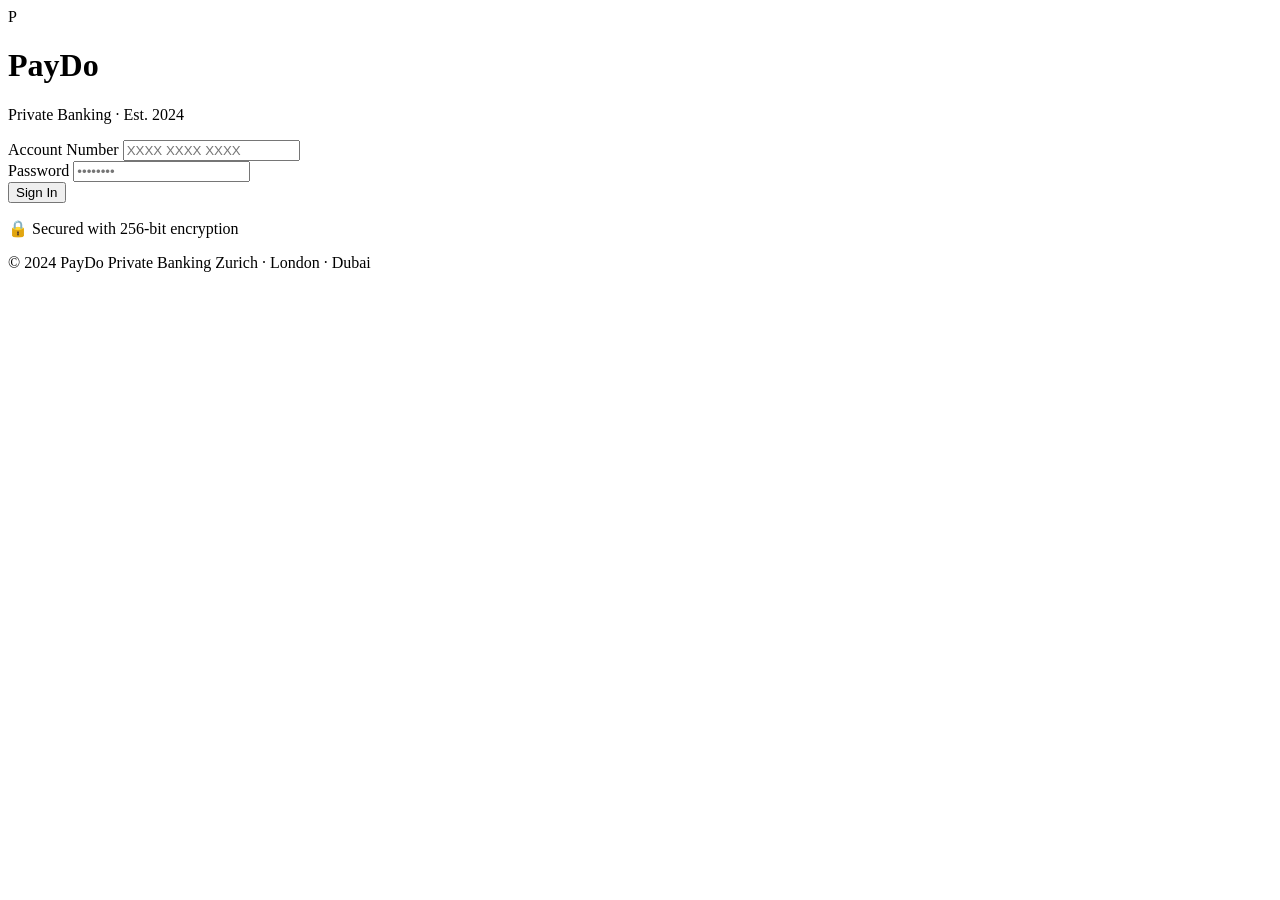
==== dashboard.html @ 101690f2 "Add initial dashboard HTML structure" ====
<!DOCTYPE html>
<html lang="en">
<head>
  <meta charset="UTF-8" />
  <meta name="viewport" content="width=device-width, initial-scale=1.0"/>
  <title>PayDo — Dashboard</title>
  <link rel="stylesheet" href="css/style.css" />
  <link href="https://fonts.googleapis.com/css2?family=Cormorant+Garamond:wght@400;600;700&family=Montserrat:wght@300;400;500;600&display=swap" rel="stylesheet"/>
</head>
<body class="dashboard-page">
  <header class="topbar">
    <div class="topbar-brand">
      <div class="brand-mark small">P</div>
      <span class="brand-name small">PayDo</span>
    </div>
    <div class="topbar-right">
      <span class="notif">🔔</span>
      <span class="user-chip" id="userChip">A·V</span>
      <button class="btn-logout" onclick="logout()">Sign Out</button>
    </div>
  </header>

  <main class="container">
    <!-- Account holder -->
    <section class="owner-card">
      <div class="owner-info">
        <p class="label">Account Holder</p>
        <h2 class="owner-name" id="ownerName">Alexander Volkov</h2>
        <p class="owner-account" id="ownerAccount">Account: •••• 8842</p>
        <p class="owner-status">★ Private Client · Platinum</p>
      </div>
      <div class="owner-avatar" id="avatar">AV</div>
    </section>

    <!-- Balance -->
    <section class="balance-card">
      <div class="balance-header">
        <span class="label">Total Balance</span>
        <span class="balance-badge">EUR</span>
      </div>
      <h1 class="balance-amount" id="balance">€ 248,750.00</h1>
      <div class="balance-footer">
        <div>
          <p class="label small">Available</p>
          <p class="value">€ 240,000.00</p>
        </div>
        <div>
          <p class="label small">Pending</p>
          <p class="value">€ 8,750.00</p>
        </div>
        <div>
          <p class="label small">Cashback</p>
          <p class="value gold">+ € 1,240</p>
        </div>
      </div>
    </section>

    <!-- Actions -->
    <section class="actions">
      <button class="action-btn primary" onclick="location.href='transfer.html'">
        <span class="icon">↗</span>
        <span>Create Transfer</span>
      </button>
      <button class="action-btn"><span class="icon">↓</span><span>Top Up</span></button>
      <button class="action-btn"><span class="icon">⇄</span><span>Exchange</span></button>
      <button class="action-btn"><span class="icon">▤</span><span>Statement</span></button>
    </section>

    <!-- Transactions -->
    <section class="transactions">
      <div class="section-header">
        <h3>Recent Transactions</h3>
        <a href="#" class="see-all">View All →</a>
      </div>
      <div class="tx-list">
        <div class="tx">
          <div class="tx-icon out">↗</div>
          <div class="tx-info">
            <p class="tx-title">Transfer · M. Rossi</p>
            <p class="tx-date">Today · 14:32</p>
          </div>
          <div class="tx-amount out">− € 3,200.00</div>
        </div>
        <div class="tx">
          <div class="tx-icon in">↙</div>
          <div class="tx-info">
            <p class="tx-title">Incoming · Dividends</p>
            <p class="tx-date">Yesterday · 09:15</p>
          </div>
          <div class="tx-amount in">+ € 12,400.00</div>
        </div>
        <div class="tx">
          <div class="tx-icon out">↗</div>
          <div class="tx-info">
            <p class="tx-title">Hotel Ritz Paris</p>
            <p class="tx-date">Nov 12 · 22:01</p>
          </div>
          <div class="tx-amount out">− € 1,890.00</div>
        </div>
        <div class="tx">
          <div class="tx-icon in">↙</div>
          <div class="tx-info">
            <p class="tx-title">Refund · Air France</p>
            <p class="tx-date">Nov 11 · 16:44</p>
          </div>
          <div class="tx-amount in">+ € 640.00</div>
        </div>
        <div class="tx">
          <div class="tx-icon out">↗</div>
          <div class="tx-info">
            <p class="tx-title">Rolex Boutique</p>
            <p class="tx-date">Nov 10 · 13:20</p>
          </div>
          <div class="tx-amount out">− € 8,500.00</div>
        </div>
      </div>
    </section>
  </main>

  <script>
    const u = JSON.parse(localStorage.getItem('paydo_user') || 'null');
    if (!u) window.location.href = 'index.html';

    if (u) {
      const initials = u.name.split(' ').map(n => n[0]).join('').toUpperCase();
      document.getElementById('avatar').textContent = initials;
      document.getElementById('userChip').textContent = initials;
      document.getElementById('ownerName').textContent = u.name;
      document.getElementById('ownerAccount').textContent =
        'Account: •••• ' + u.account.slice(-4);
    }

    function logout() {
      localStorage.removeItem('paydo_user');
      window.location.href = 'index.html';
    }
  </script>
</body>
</html>
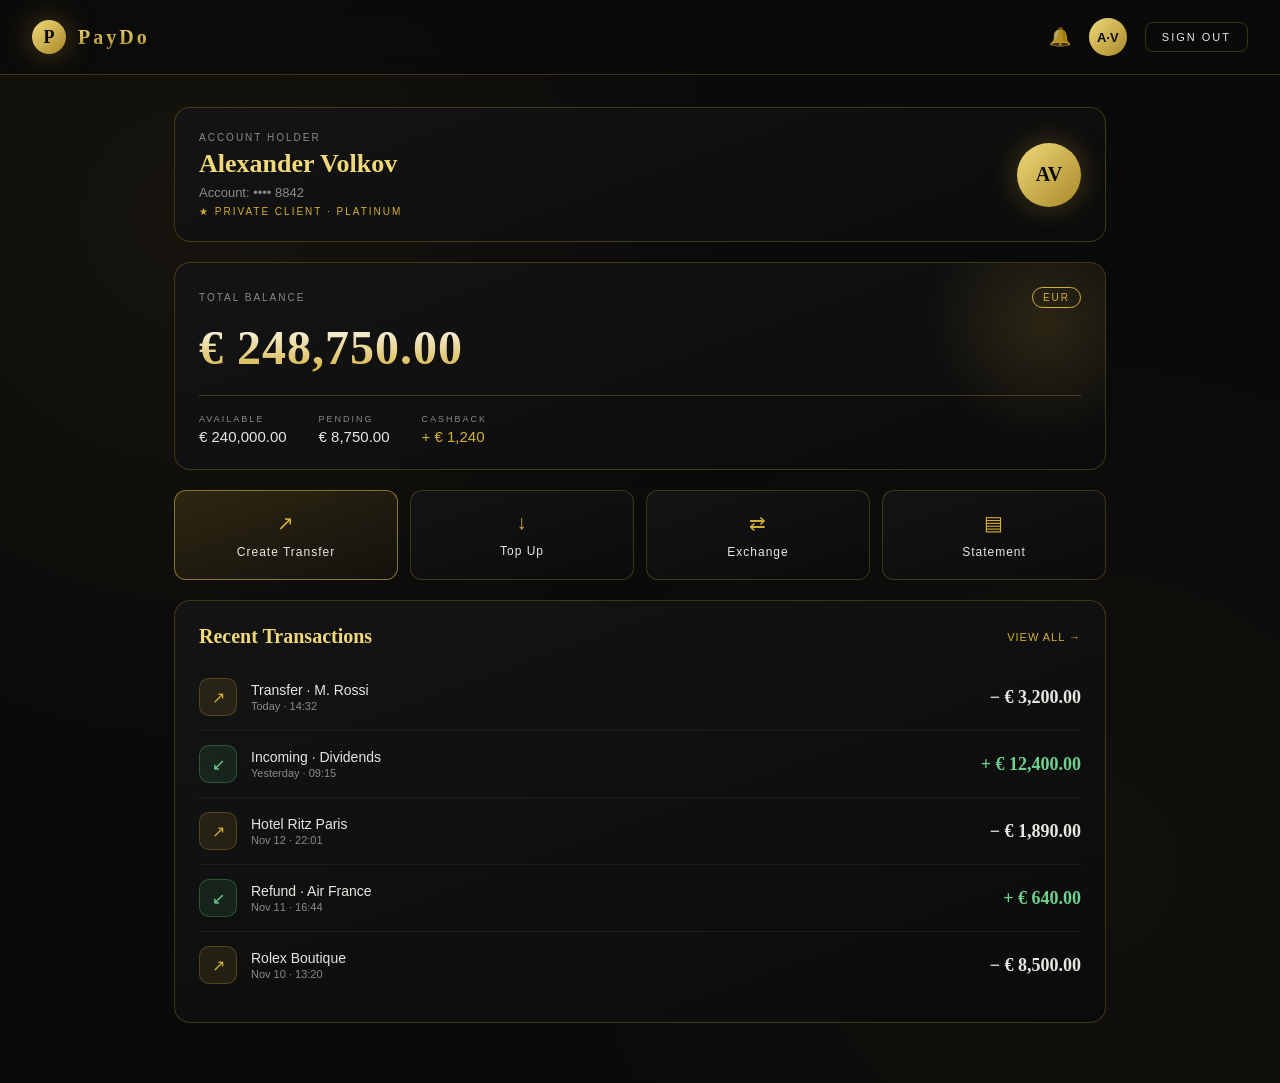
==== commit f124f494: "Refactor user data handling to external dashboard.js Removed inline script for user data handling an" ====
--- a/dashboard.html
+++ b/dashboard.html
@@ -16,12 +16,11 @@
     <div class="topbar-right">
       <span class="notif">🔔</span>
       <span class="user-chip" id="userChip">A·V</span>
-      <button class="btn-logout" onclick="logout()">Sign Out</button>
+      <button class="btn-logout" id="logoutBtn">Sign Out</button>
     </div>
   </header>
 
   <main class="container">
-    <!-- Account holder -->
     <section class="owner-card">
       <div class="owner-info">
         <p class="label">Account Holder</p>
@@ -32,7 +31,6 @@
       <div class="owner-avatar" id="avatar">AV</div>
     </section>
 
-    <!-- Balance -->
     <section class="balance-card">
       <div class="balance-header">
         <span class="label">Total Balance</span>
@@ -55,7 +53,6 @@
       </div>
     </section>
 
-    <!-- Actions -->
     <section class="actions">
       <button class="action-btn primary" onclick="location.href='transfer.html'">
         <span class="icon">↗</span>
@@ -66,7 +63,6 @@
       <button class="action-btn"><span class="icon">▤</span><span>Statement</span></button>
     </section>
 
-    <!-- Transactions -->
     <section class="transactions">
       <div class="section-header">
         <h3>Recent Transactions</h3>
@@ -117,23 +113,6 @@
     </section>
   </main>
 
-  <script>
-    const u = JSON.parse(localStorage.getItem('paydo_user') || 'null');
-    if (!u) window.location.href = 'index.html';
-
-    if (u) {
-      const initials = u.name.split(' ').map(n => n[0]).join('').toUpperCase();
-      document.getElementById('avatar').textContent = initials;
-      document.getElementById('userChip').textContent = initials;
-      document.getElementById('ownerName').textContent = u.name;
-      document.getElementById('ownerAccount').textContent =
-        'Account: •••• ' + u.account.slice(-4);
-    }
-
-    function logout() {
-      localStorage.removeItem('paydo_user');
-      window.location.href = 'index.html';
-    }
-  </script>
+  <script src="js/dashboard.js"></script>
 </body>
 </html>
--- a/css/style.css
+++ b/css/style.css
@@ -0,0 +1,598 @@
+:root {
+  --black: #0a0a0a;
+  --black-2: #121212;
+  --black-3: #1a1a1a;
+  --gold: #d4af37;
+  --gold-light: #f0d97a;
+  --gold-dark: #a88828;
+  --text: #e8e6e1;
+  --text-dim: #8a8a8a;
+  --border: rgba(212, 175, 55, 0.25);
+  --border-strong: rgba(212, 175, 55, 0.6);
+}
+
+* { margin: 0; padding: 0; box-sizing: border-box; }
+
+body {
+  font-family: 'Montserrat', sans-serif;
+  background: var(--black);
+  color: var(--text);
+  min-height: 100vh;
+  background-image:
+    radial-gradient(circle at 15% 20%, rgba(212,175,55,0.06), transparent 40%),
+    radial-gradient(circle at 85% 80%, rgba(212,175,55,0.04), transparent 40%);
+}
+
+/* ============ LOGIN ============ */
+.login-page {
+  display: flex;
+  align-items: center;
+  justify-content: center;
+  padding: 20px;
+}
+
+.login-container {
+  width: 100%;
+  max-width: 420px;
+  background: linear-gradient(160deg, #141414 0%, #0b0b0b 100%);
+  border: 1px solid var(--border);
+  border-radius: 20px;
+  padding: 48px 40px 32px;
+  position: relative;
+  box-shadow:
+    0 0 0 1px rgba(212,175,55,0.08),
+    0 30px 80px rgba(0,0,0,0.9),
+    inset 0 1px 0 rgba(212,175,55,0.1);
+}
+
+.login-container::before {
+  content: '';
+  position: absolute;
+  inset: -1px;
+  border-radius: 20px;
+  padding: 1px;
+  background: linear-gradient(135deg, var(--gold) 0%, transparent 30%, transparent 70%, var(--gold) 100%);
+  -webkit-mask: linear-gradient(#000 0 0) content-box, linear-gradient(#000 0 0);
+  -webkit-mask-composite: xor;
+  mask-composite: exclude;
+  pointer-events: none;
+  opacity: 0.7;
+}
+
+.brand { text-align: center; margin-bottom: 36px; }
+
+.brand-mark {
+  width: 64px;
+  height: 64px;
+  margin: 0 auto 16px;
+  border-radius: 50%;
+  display: grid;
+  place-items: center;
+  font-family: 'Cormorant Garamond', serif;
+  font-size: 34px;
+  font-weight: 700;
+  color: var(--black);
+  background: linear-gradient(135deg, var(--gold-light), var(--gold-dark));
+  box-shadow: 0 0 30px rgba(212,175,55,0.35);
+}
+
+.brand-mark.small {
+  width: 34px; height: 34px; font-size: 18px; margin: 0;
+}
+
+.brand-name {
+  font-family: 'Cormorant Garamond', serif;
+  font-size: 38px;
+  font-weight: 600;
+  letter-spacing: 4px;
+  background: linear-gradient(180deg, var(--gold-light), var(--gold-dark));
+  -webkit-background-clip: text;
+  background-clip: text;
+  color: transparent;
+}
+
+.brand-name.small { font-size: 20px; letter-spacing: 3px; }
+
+.brand-tagline {
+  font-size: 11px;
+  letter-spacing: 3px;
+  text-transform: uppercase;
+  color: var(--text-dim);
+  margin-top: 8px;
+}
+
+.login-form { display: flex; flex-direction: column; gap: 18px; }
+
+.input-group { display: flex; flex-direction: column; gap: 8px; }
+
+.input-group label {
+  font-size: 11px;
+  letter-spacing: 2px;
+  text-transform: uppercase;
+  color: var(--gold);
+  opacity: 0.85;
+}
+
+.input-group input {
+  background: var(--black-2);
+  border: 1px solid var(--border);
+  border-radius: 10px;
+  padding: 14px 16px;
+  color: var(--text);
+  font-size: 15px;
+  font-family: inherit;
+  transition: all 0.25s ease;
+  outline: none;
+}
+
+.input-group input:focus {
+  border-color: var(--gold);
+  box-shadow: 0 0 0 3px rgba(212,175,55,0.12);
+  background: var(--black-3);
+}
+
+.btn-gold {
+  background: linear-gradient(135deg, var(--gold-light), var(--gold), var(--gold-dark));
+  border: none;
+  color: var(--black);
+  font-family: 'Montserrat', sans-serif;
+  font-weight: 600;
+  font-size: 13px;
+  letter-spacing: 3px;
+  text-transform: uppercase;
+  padding: 16px;
+  border-radius: 10px;
+  cursor: pointer;
+  transition: all 0.3s ease;
+  margin-top: 8px;
+  box-shadow: 0 8px 24px rgba(212,175,55,0.25);
+}
+
+.btn-gold:hover {
+  transform: translateY(-2px);
+  box-shadow: 0 12px 32px rgba(212,175,55,0.4);
+}
+
+.btn-gold.small { padding: 12px 24px; font-size: 11px; margin: 0; }
+
+.secure-note {
+  text-align: center;
+  font-size: 11px;
+  color: var(--text-dim);
+  letter-spacing: 1px;
+  margin-top: 12px;
+}
+
+.lock-icon { color: var(--gold); }
+
+.login-footer {
+  margin-top: 32px;
+  padding-top: 20px;
+  border-top: 1px solid var(--border);
+  display: flex;
+  justify-content: space-between;
+  font-size: 10px;
+  letter-spacing: 1.5px;
+  color: var(--text-dim);
+  text-transform: uppercase;
+}
+
+/* ============ DASHBOARD ============ */
+.topbar {
+  display: flex;
+  justify-content: space-between;
+  align-items: center;
+  padding: 18px 32px;
+  border-bottom: 1px solid var(--border);
+  background: rgba(10,10,10,0.8);
+  backdrop-filter: blur(10px);
+  position: sticky;
+  top: 0;
+  z-index: 50;
+}
+
+.topbar-brand { display: flex; align-items: center; gap: 12px; }
+
+.topbar-right { display: flex; align-items: center; gap: 18px; }
+
+.notif { font-size: 18px; cursor: pointer; opacity: 0.7; }
+
+.user-chip {
+  width: 38px; height: 38px;
+  border-radius: 50%;
+  background: linear-gradient(135deg, var(--gold-light), var(--gold-dark));
+  color: var(--black);
+  display: grid;
+  place-items: center;
+  font-weight: 700;
+  font-size: 13px;
+}
+
+.btn-logout {
+  background: transparent;
+  border: 1px solid var(--border);
+  color: var(--text);
+  padding: 8px 16px;
+  border-radius: 8px;
+  font-size: 11px;
+  letter-spacing: 2px;
+  text-transform: uppercase;
+  cursor: pointer;
+  transition: all 0.2s;
+}
+
+.btn-logout:hover { border-color: var(--gold); color: var(--gold); }
+
+.container {
+  max-width: 980px;
+  margin: 0 auto;
+  padding: 32px 24px 60px;
+  display: grid;
+  gap: 20px;
+}
+
+.container.narrow { max-width: 560px; }
+
+.page-title {
+  font-family: 'Cormorant Garamond', serif;
+  font-size: 32px;
+  color: var(--gold-light);
+  font-weight: 600;
+}
+
+.page-sub { color: var(--text-dim); font-size: 13px; margin-top: 6px; }
+
+.owner-card, .balance-card, .transactions, .transfer-form {
+  background: linear-gradient(160deg, #141414, #0b0b0b);
+  border: 1px solid var(--border);
+  border-radius: 16px;
+  padding: 24px;
+}
+
+.owner-card {
+  display: flex;
+  justify-content: space-between;
+  align-items: center;
+}
+
+.label {
+  font-size: 10px;
+  letter-spacing: 2px;
+  text-transform: uppercase;
+  color: var(--text-dim);
+}
+
+.label.small { font-size: 9px; }
+
+.owner-name {
+  font-family: 'Cormorant Garamond', serif;
+  font-size: 26px;
+  color: var(--gold-light);
+  margin: 6px 0;
+  font-weight: 600;
+}
+
+.owner-account { color: var(--text-dim); font-size: 13px; margin-bottom: 6px; }
+
+.owner-status {
+  font-size: 10px;
+  letter-spacing: 2px;
+  color: var(--gold);
+  text-transform: uppercase;
+}
+
+.owner-avatar {
+  width: 64px; height: 64px;
+  border-radius: 50%;
+  background: linear-gradient(135deg, var(--gold-light), var(--gold-dark));
+  color: var(--black);
+  display: grid;
+  place-items: center;
+  font-weight: 700;
+  font-size: 20px;
+  font-family: 'Cormorant Garamond', serif;
+  box-shadow: 0 0 30px rgba(212,175,55,0.3);
+}
+
+.balance-card { position: relative; overflow: hidden; }
+
+.balance-card::after {
+  content: '';
+  position: absolute;
+  right: -60px;
+  top: -60px;
+  width: 240px;
+  height: 240px;
+  background: radial-gradient(circle, rgba(212,175,55,0.15), transparent 70%);
+  pointer-events: none;
+}
+
+.balance-header {
+  display: flex;
+  justify-content: space-between;
+  align-items: center;
+  margin-bottom: 12px;
+}
+
+.balance-badge {
+  font-size: 10px;
+  letter-spacing: 2px;
+  padding: 4px 10px;
+  border: 1px solid var(--gold);
+  border-radius: 20px;
+  color: var(--gold);
+}
+
+.balance-amount {
+  font-family: 'Cormorant Garamond', serif;
+  font-size: 48px;
+  font-weight: 600;
+  background: linear-gradient(180deg, #ffffff, #d4af37);
+  -webkit-background-clip: text;
+  background-clip: text;
+  color: transparent;
+  margin-bottom: 20px;
+  letter-spacing: 1px;
+}
+
+.balance-footer {
+  display: flex;
+  gap: 32px;
+  padding-top: 18px;
+  border-top: 1px solid var(--border);
+}
+
+.balance-footer .value {
+  font-size: 15px;
+  color: var(--text);
+  margin-top: 4px;
+  font-weight: 500;
+}
+
+.balance-footer .value.gold { color: var(--gold); }
+
+.actions {
+  display: grid;
+  grid-template-columns: repeat(4, 1fr);
+  gap: 12px;
+}
+
+.action-btn {
+  background: linear-gradient(160deg, #141414, #0b0b0b);
+  border: 1px solid var(--border);
+  border-radius: 12px;
+  padding: 20px 12px;
+  color: var(--text);
+  display: flex;
+  flex-direction: column;
+  align-items: center;
+  gap: 10px;
+  cursor: pointer;
+  font-family: inherit;
+  font-size: 12px;
+  letter-spacing: 1px;
+  transition: all 0.25s;
+}
+
+.action-btn:hover {
+  border-color: var(--gold);
+  transform: translateY(-2px);
+}
+
+.action-btn.primary {
+  background: linear-gradient(160deg, rgba(212,175,55,0.15), rgba(212,175,55,0.03));
+  border-color: var(--border-strong);
+}
+
+.action-btn .icon {
+  font-size: 20px;
+  color: var(--gold);
+}
+
+.section-header {
+  display: flex;
+  justify-content: space-between;
+  align-items: center;
+  margin-bottom: 16px;
+}
+
+.section-header h3 {
+  font-family: 'Cormorant Garamond', serif;
+  font-size: 20px;
+  color: var(--gold-light);
+  font-weight: 600;
+}
+
+.see-all {
+  font-size: 11px;
+  color: var(--gold);
+  text-decoration: none;
+  letter-spacing: 1px;
+  text-transform: uppercase;
+}
+
+.tx-list { display: flex; flex-direction: column; }
+
+.tx {
+  display: flex;
+  align-items: center;
+  gap: 14px;
+  padding: 14px 0;
+  border-bottom: 1px solid rgba(212,175,55,0.08);
+}
+
+.tx:last-child { border-bottom: none; }
+
+.tx-icon {
+  width: 38px; height: 38px;
+  border-radius: 10px;
+  display: grid;
+  place-items: center;
+  font-size: 16px;
+  flex-shrink: 0;
+}
+
+.tx-icon.out {
+  background: rgba(212,175,55,0.1);
+  color: var(--gold);
+  border: 1px solid var(--border);
+}
+
+.tx-icon.in {
+  background: rgba(80,200,120,0.1);
+  color: #6fd18e;
+  border: 1px solid rgba(80,200,120,0.3);
+}
+
+.tx-info { flex: 1; }
+
+.tx-title { font-size: 14px; font-weight: 500; }
+
+.tx-date { font-size: 11px; color: var(--text-dim); margin-top: 2px; }
+
+.tx-amount {
+  font-family: 'Cormorant Garamond', serif;
+  font-size: 18px;
+  font-weight: 600;
+}
+
+.tx-amount.out { color: var(--text); }
+.tx-amount.in { color: #6fd18e; }
+
+/* ============ TRANSFER ============ */
+.transfer-form { display: flex; flex-direction: column; gap: 18px; margin-top: 24px; }
+
+.amount-wrap {
+  display: flex;
+  align-items: center;
+  background: var(--black-2);
+  border: 1px solid var(--border);
+  border-radius: 10px;
+  padding: 0 16px;
+  transition: all 0.25s;
+}
+
+.amount-wrap:focus-within {
+  border-color: var(--gold);
+  box-shadow: 0 0 0 3px rgba(212,175,55,0.12);
+  background: var(--black-3);
+}
+
+.amount-wrap .currency {
+  font-size: 20px;
+  color: var(--gold);
+  margin-right: 8px;
+}
+
+.amount-wrap input {
+  background: transparent;
+  border: none;
+  outline: none;
+  color: var(--text);
+  font-size: 18px;
+  padding: 14px 0;
+  flex: 1;
+  font-family: inherit;
+}
+
+.fee-info {
+  display: flex;
+  justify-content: space-between;
+  font-size: 12px;
+  color: var(--text-dim);
+  padding: 12px 0;
+  border-top: 1px dashed var(--border);
+  border-bottom: 1px dashed var(--border);
+}
+
+.fee-info .gold { color: var(--gold); }
+
+/* ============ MODAL ============ */
+.modal-overlay {
+  position: fixed;
+  inset: 0;
+  background: rgba(0,0,0,0.85);
+  backdrop-filter: blur(6px);
+  display: none;
+  align-items: center;
+  justify-content: center;
+  z-index: 100;
+  padding: 20px;
+}
+
+.modal-overlay.active { display: flex; animation: fadeIn 0.3s ease; }
+
+@keyframes fadeIn { from { opacity: 0; } to { opacity: 1; } }
+
+.modal {
+  background: linear-gradient(160deg, #161616, #0b0b0b);
+  border: 1px solid var(--border-strong);
+  border-radius: 20px;
+  padding: 40px 32px;
+  max-width: 460px;
+  width: 100%;
+  text-align: center;
+  box-shadow: 0 30px 100px rgba(0,0,0,0.95), 0 0 60px rgba(212,175,55,0.15);
+  animation: popIn 0.35s cubic-bezier(0.2, 0.8, 0.3, 1.2);
+}
+
+@keyframes popIn {
+  from { transform: scale(0.9); opacity: 0; }
+  to { transform: scale(1); opacity: 1; }
+}
+
+.modal-icon {
+  font-size: 48px;
+  color: var(--gold);
+  margin-bottom: 16px;
+}
+
+.modal-title {
+  font-family: 'Cormorant Garamond', serif;
+  font-size: 26px;
+  color: var(--gold-light);
+  margin-bottom: 12px;
+  font-weight: 600;
+}
+
+.modal-text {
+  font-size: 14px;
+  line-height: 1.6;
+  color: var(--text);
+  margin-bottom: 28px;
+  opacity: 0.9;
+}
+
+.modal-actions {
+  display: flex;
+  gap: 12px;
+  justify-content: center;
+}
+
+.btn-ghost {
+  background: transparent;
+  border: 1px solid var(--border);
+  color: var(--text-dim);
+  padding: 12px 24px;
+  border-radius: 10px;
+  font-size: 11px;
+  letter-spacing: 2px;
+  text-transform: uppercase;
+  cursor: pointer;
+  font-family: inherit;
+  transition: all 0.2s;
+}
+
+.btn-ghost:hover { border-color: var(--gold); color: var(--gold); }
+
+/* ============ RESPONSIVE ============ */
+@media (max-width: 640px) {
+  .topbar { padding: 14px 16px; }
+  .container { padding: 20px 16px 40px; }
+  .balance-amount { font-size: 34px; }
+  .balance-footer { gap: 16px; flex-wrap: wrap; }
+  .actions { grid-template-columns: repeat(2, 1fr); }
+  .owner-card { flex-direction: column; text-align: center; gap: 16px; }
+  .login-container { padding: 36px 24px 24px; }
+  .login-footer { flex-direction: column; gap: 6px; text-align: center; }
+}
